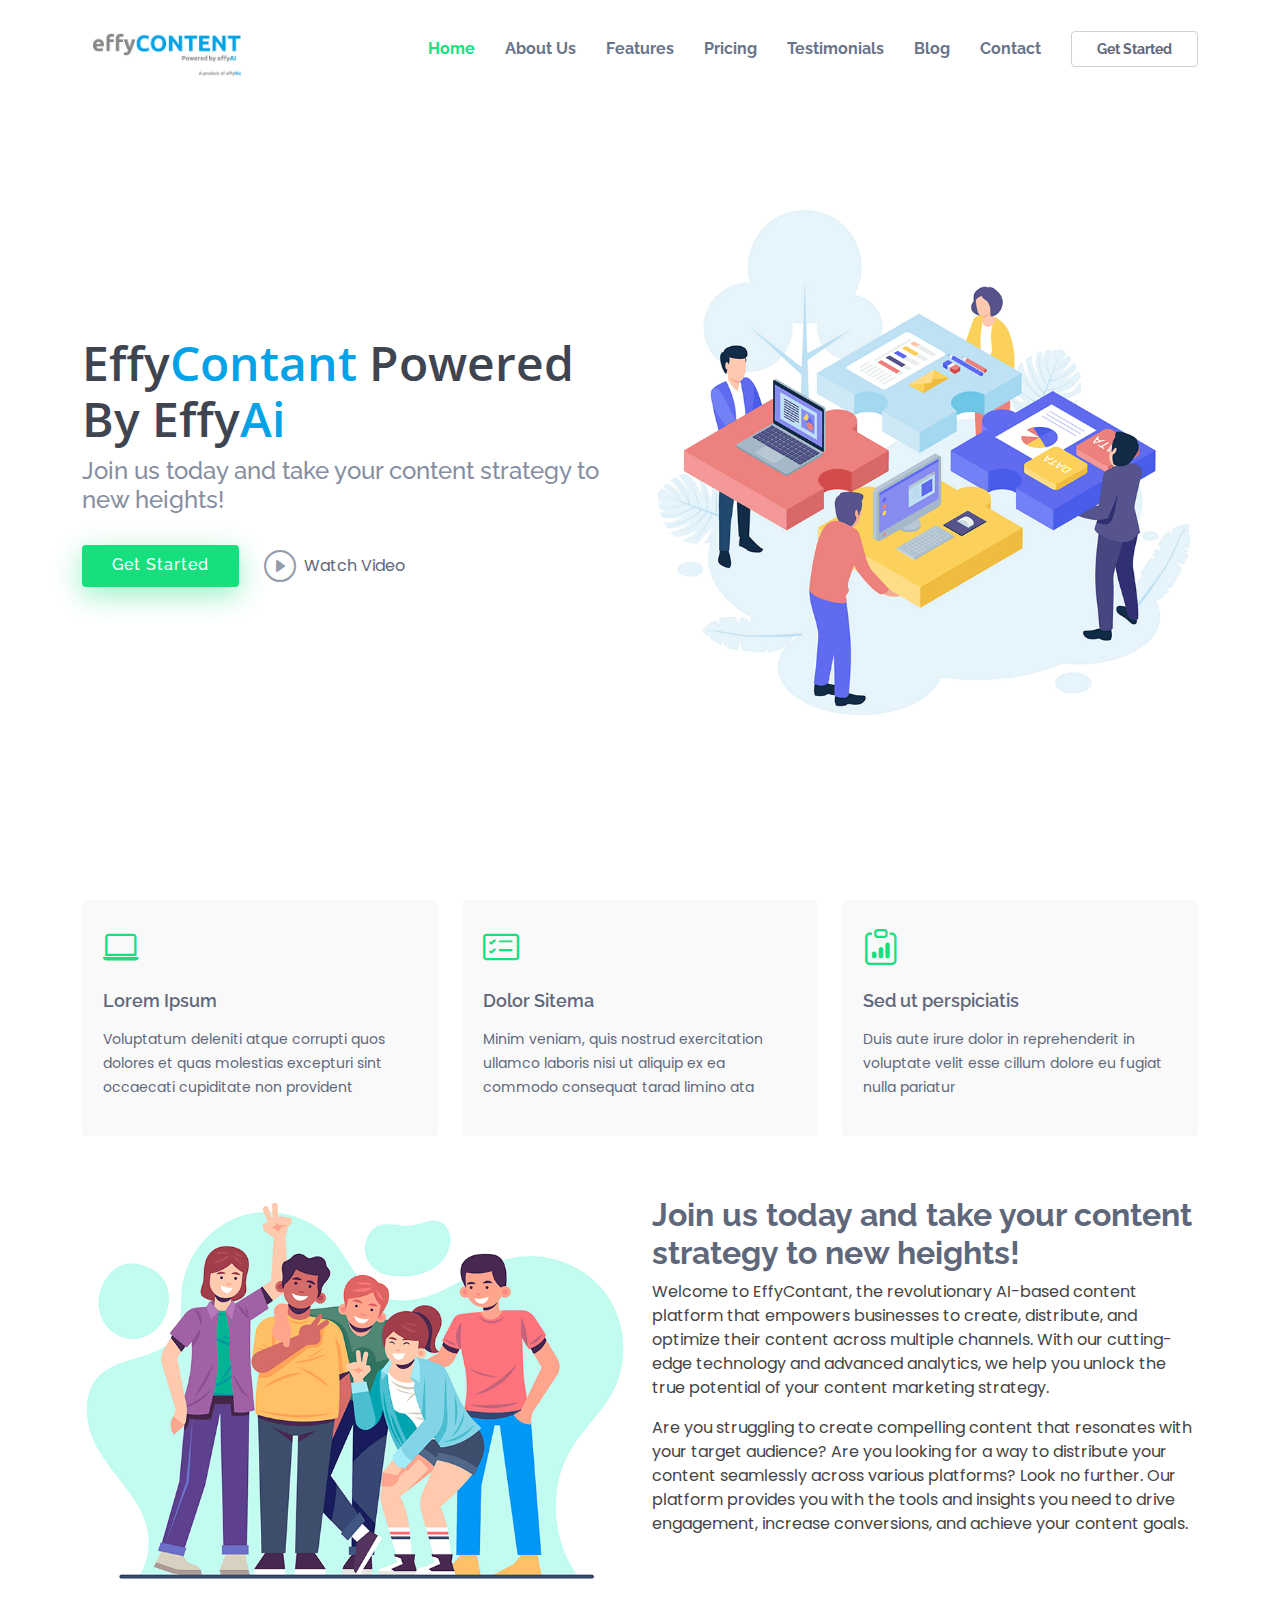
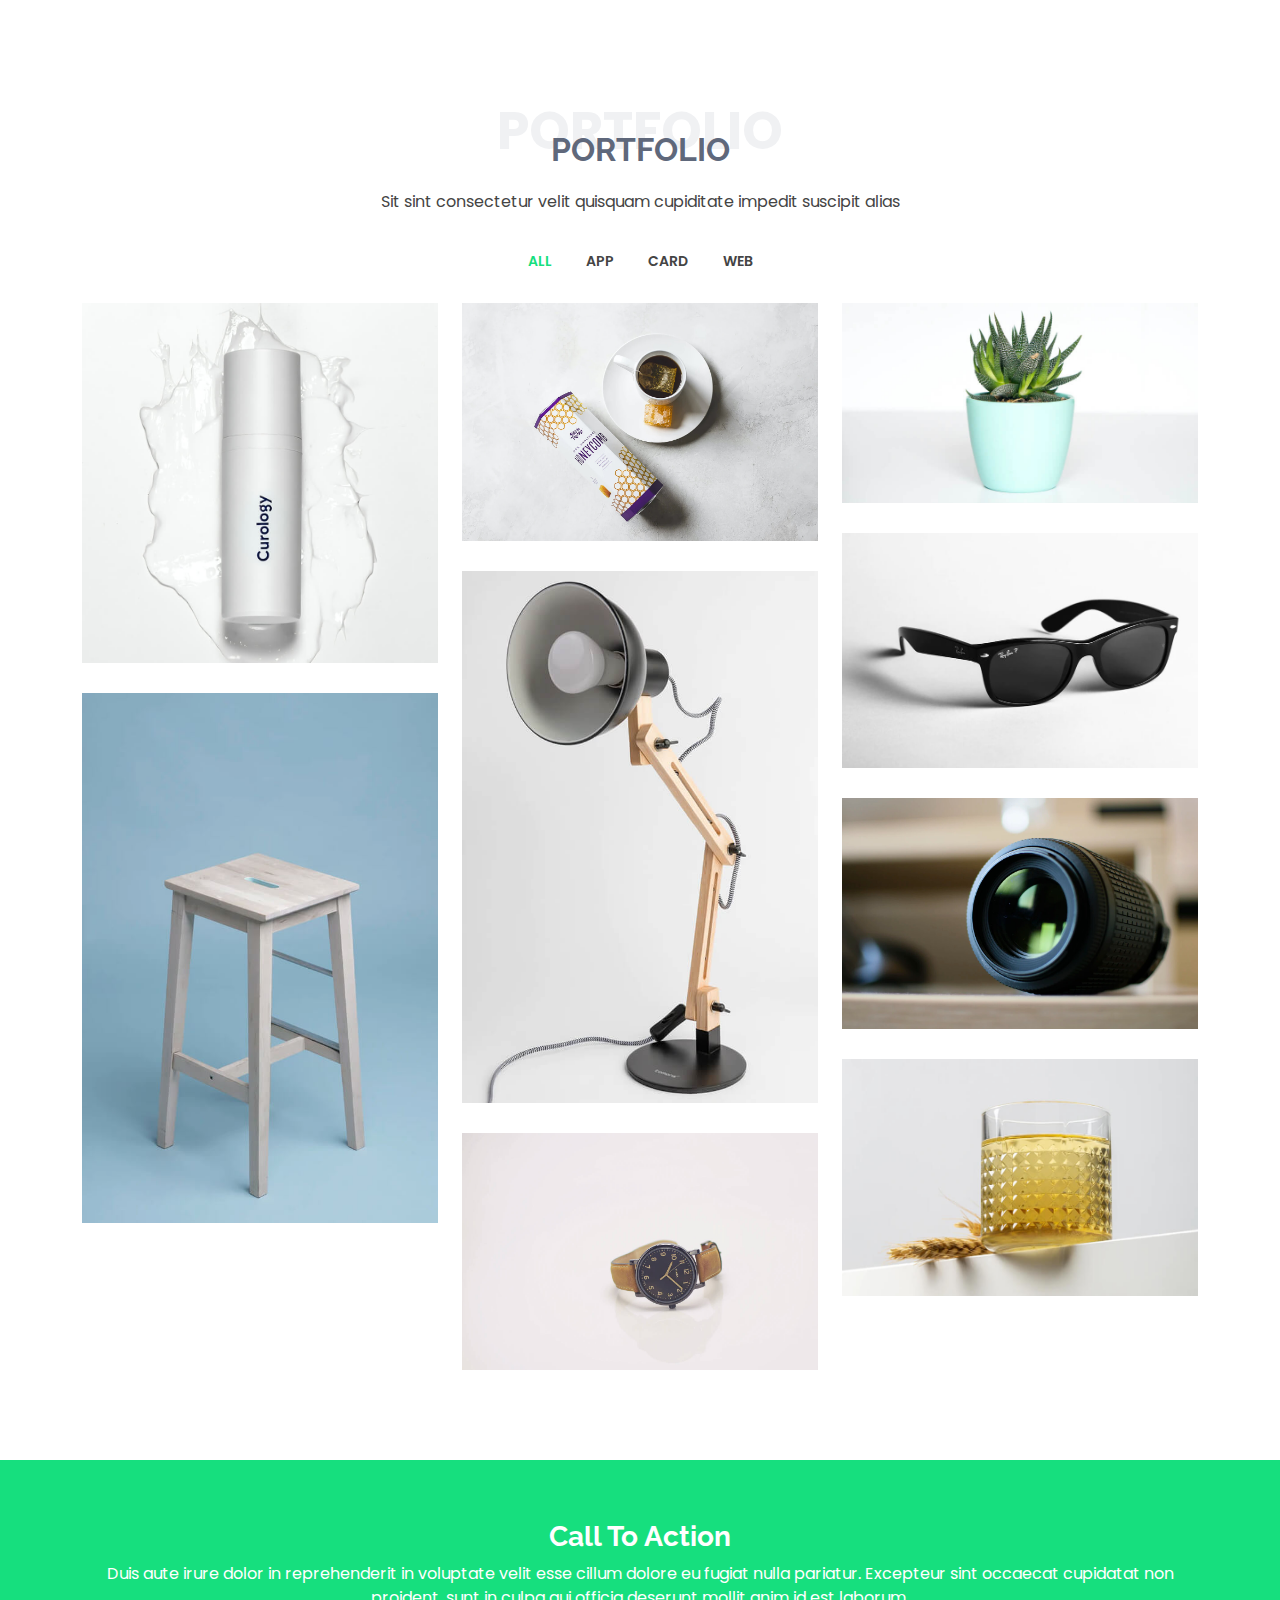
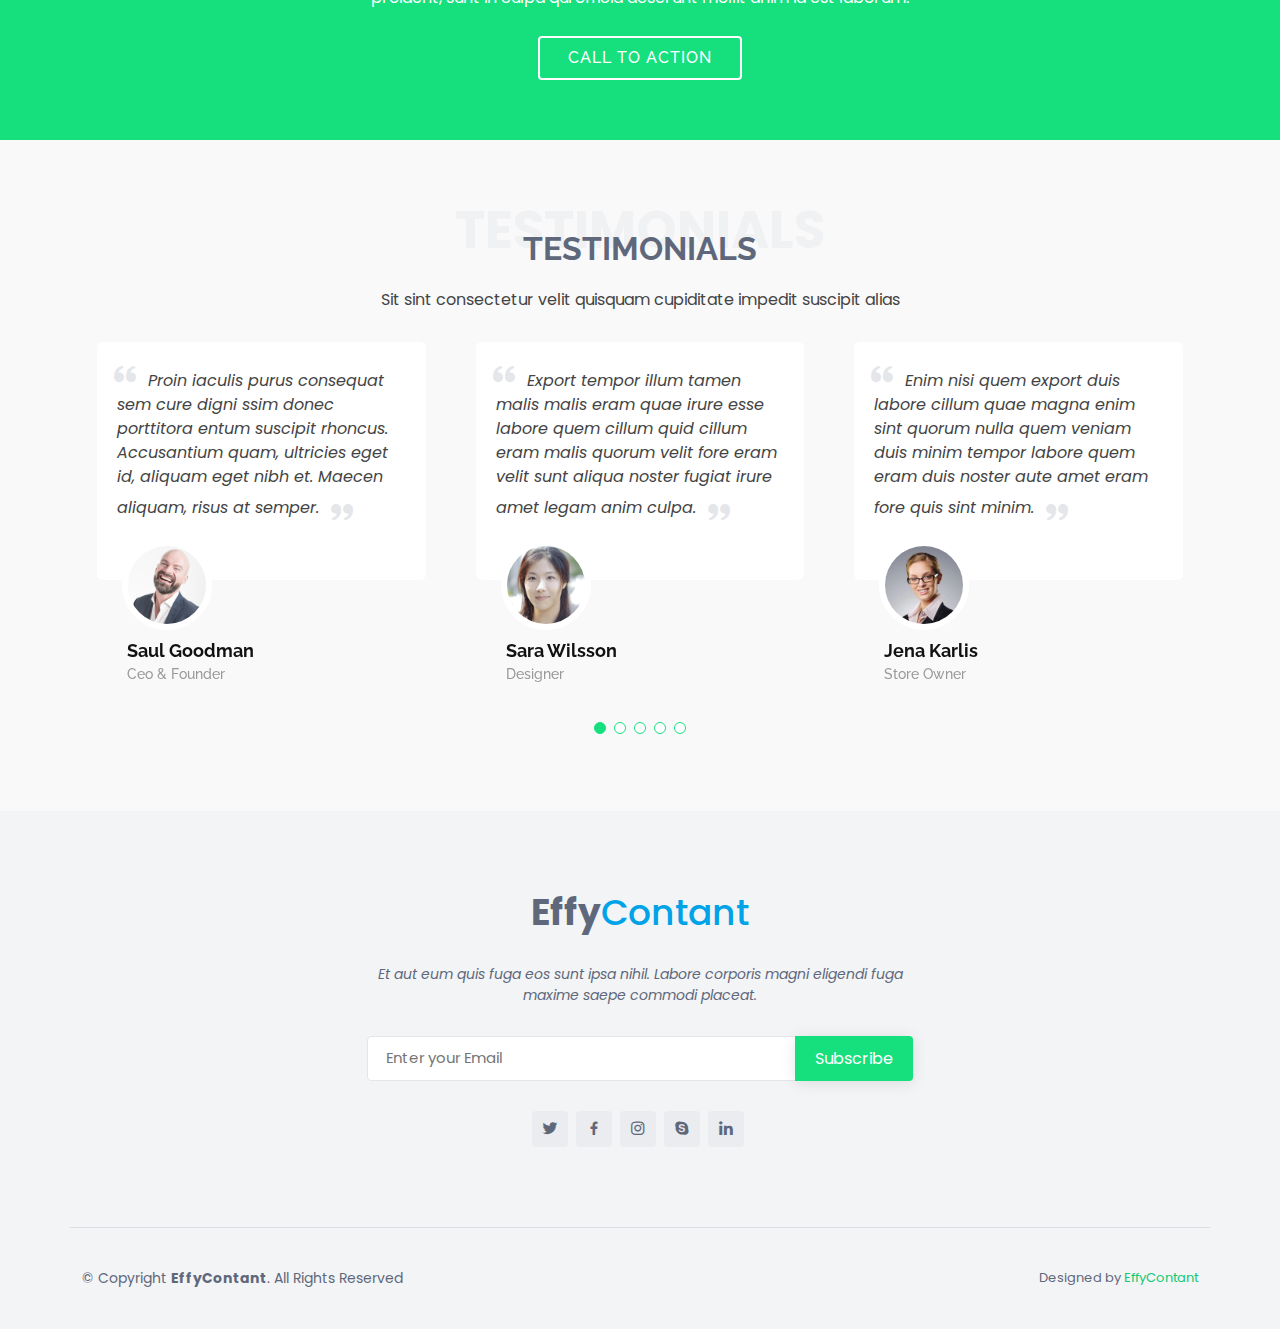
==== index.html @ 1bad3a03 "initial commit" ====
<!DOCTYPE html>
<html lang="en">

<head>
  <meta charset="utf-8">
  <meta content="width=device-width, initial-scale=1.0" name="viewport">

  <title>EffyContant</title>
  <meta content="" name="description">
  <meta content="" name="keywords">

  <!-- Favicons -->
  <!-- <link href="assets/img/favicon.png" rel="icon"> -->
  <link href="assets/img/apple-touch-icon.png" rel="apple-touch-icon">

  <!-- Google Fonts -->
  <link href="https://fonts.googleapis.com/css?family=Open+Sans:300,300i,400,400i,600,600i,700,700i|Raleway:300,300i,400,400i,500,500i,600,600i,700,700i|Poppins:300,300i,400,400i,500,500i,600,600i,700,700i" rel="stylesheet">

  <!-- Vendor CSS Files -->
  <link href="assets/vendor/bootstrap/css/bootstrap.min.css" rel="stylesheet">
  <link href="assets/vendor/bootstrap-icons/bootstrap-icons.css" rel="stylesheet">
  <link href="assets/vendor/boxicons/css/boxicons.min.css" rel="stylesheet">
  <link href="assets/vendor/glightbox/css/glightbox.min.css" rel="stylesheet">
  <link href="assets/vendor/swiper/swiper-bundle.min.css" rel="stylesheet">

  <!-- Template Main CSS File -->
  <link href="assets/css/style.css" rel="stylesheet">
  <link rel="stylesheet" href="./assets/css/custome.css">
</head>

<body>

  <!-- ======= Header ======= -->
  <header id="header" class="fixed-top">
    <div class="container d-flex align-items-center justify-content-between">

      <!-- <h1 class="logo"><a href="index.html">eNno</a></h1> -->
      <!-- Uncomment below if you prefer to use an image logo -->
      <a href="index.html" class="mylogo"><img src="assets/img/logo1.jpeg" alt="" class="img-fluid"></a>

      <nav id="navbar" class="navbar">
        <ul>
          <li><a class="nav-link scrollto active" href="#hero">Home</a></li>
          <li><a class="nav-link scrollto" href="">About Us</a></li>
          <li><a class="nav-link scrollto" href="">Features</a></li>
          <li><a class="nav-link scrollto " href="">Pricing</a></li>
          <li><a class="nav-link scrollto" href="">Testimonials</a></li>
          <li><a class="nav-link scrollto" href="">Blog</a></li>
          <li><a class="nav-link scrollto" href="">Contact</a></li>
          <li><a class="getstarted scrollto fw-bold" href="#about">Get Started</a></li>
        </ul>
        <i class="bi bi-list mobile-nav-toggle"></i>
      </nav><!-- .navbar -->

    </div>
  </header><!-- End Header -->

  <!-- ======= Hero Section ======= -->
  <section id="hero" class="d-flex align-items-center">

    <div class="container">
      <div class="row">
        <div class="col-lg-6 pt-5 pt-lg-0 order-2 order-lg-1 d-flex flex-column justify-content-center">
          <h1 class="openSans heroHeading">Effy<span class="lightBlue">Contant</span> Powered By Effy<span class="lightBlue">Ai</span></h1>
          <h2>Join us today and take your content strategy to new heights!</h2>
          <div class="d-flex">
            <a href="#about" class="btn-get-started scrollto">Get Started</a>
            <a href="https://www.youtube.com/watch?v=jDDaplaOz7Q" class="glightbox btn-watch-video"><i class="bi bi-play-circle"></i><span>Watch Video</span></a>
          </div>
        </div>
        <div class="col-lg-6 order-1 order-lg-2 hero-img">
          <img src="assets/img/hero-img.png" class="img-fluid animated" alt="">
        </div>
      </div>
    </div>

  </section><!-- End Hero -->

  <main id="main">

    <!-- ======= Featured Services Section ======= -->
    <section id="featured-services" class="featured-services">
      <div class="container">

        <div class="row">
          <div class="col-lg-4 col-md-6">
            <div class="icon-box">
              <div class="icon"><i class="bi bi-laptop"></i></div>
              <h4 class="title"><a href="">Lorem Ipsum</a></h4>
              <p class="description">Voluptatum deleniti atque corrupti quos dolores et quas molestias excepturi sint occaecati cupiditate non provident</p>
            </div>
          </div>
          <div class="col-lg-4 col-md-6 mt-4 mt-md-0">
            <div class="icon-box">
              <div class="icon"><i class="bi bi-card-checklist"></i></div>
              <h4 class="title"><a href="">Dolor Sitema</a></h4>
              <p class="description">Minim veniam, quis nostrud exercitation ullamco laboris nisi ut aliquip ex ea commodo consequat tarad limino ata</p>
            </div>
          </div>
          <div class="col-lg-4 col-md-6 mt-4 mt-lg-0">
            <div class="icon-box">
              <div class="icon"><i class="bi bi-clipboard-data"></i></div>
              <h4 class="title"><a href="">Sed ut perspiciatis</a></h4>
              <p class="description">Duis aute irure dolor in reprehenderit in voluptate velit esse cillum dolore eu fugiat nulla pariatur</p>
            </div>
          </div>
        </div>

      </div>
    </section><!-- End Featured Services Section -->

    <!-- ======= About Section ======= -->
    <section id="about" class="about">
      <div class="container">

        <div class="row">
          <div class="col-lg-6">
            <img src="assets/img/about.png" class="img-fluid" alt="">
          </div>
          <!-- <div class="col-lg-6 pt-4 pt-lg-0 content">
            <h3>Voluptatem dignissimos provident quasi corporis voluptates</h3>
            <p class="fst-italic">
              Lorem ipsum dolor sit amet, consectetur adipiscing elit, sed do eiusmod tempor incididunt ut labore et dolore
              magna aliqua.
            </p>
            <ul>
              <li><i class="bi bi-check-circle"></i> Ullamco laboris nisi ut aliquip ex ea commodo consequat</li>
              <li><i class="bi bi-check-circle"></i> Duis aute irure dolor in reprehenderit in voluptate velit</li>
              <li><i class="bi bi-check-circle"></i> Ullamco laboris nisi ut aliquip ex ea commodo consequat. Duis aute irure dolor in reprehenderit in voluptate trideta storacalaperda</li>
            </ul>
            <p>
              Ullamco laboris nisi ut aliquip ex ea commodo consequat. Duis aute irure dolor in reprehenderit in voluptate
              velit esse cillum dolore eu fugiat nulla pariatur.
            </p>
          </div> -->
          <div class="col-lg-6 pt-4 pt-lg-0 content">
            <h3>Join us today and take your content strategy to new heights!</h3>
            <p>
              Welcome to EffyContant, the revolutionary AI-based content platform that empowers businesses to create, distribute, and optimize their content across multiple channels. With our cutting-edge technology and advanced analytics, we help you unlock the true potential of your content marketing strategy.
            </p>
            <p>
              Are you struggling to create compelling content that resonates with your target audience? Are you looking for a way to distribute your content seamlessly across various platforms? Look no further. Our platform provides you with the tools and insights you need to drive engagement, increase conversions, and achieve your content goals.
            </p>
          </div>
        </div>

      </div>
    </section><!-- End About Section -->

   

   

    <!-- ======= Portfolio Section ======= -->
    <section id="portfolio" class="portfolio">
      <div class="container">

        <div class="section-title">
          <span>Portfolio</span>
          <h2>Portfolio</h2>
          <p>Sit sint consectetur velit quisquam cupiditate impedit suscipit alias</p>
        </div>

        <div class="row">
          <div class="col-lg-12 d-flex justify-content-center">
            <ul id="portfolio-flters">
              <li data-filter="*" class="filter-active">All</li>
              <li data-filter=".filter-app">App</li>
              <li data-filter=".filter-card">Card</li>
              <li data-filter=".filter-web">Web</li>
            </ul>
          </div>
        </div>

        <div class="row portfolio-container">

          <div class="col-lg-4 col-md-6 portfolio-item filter-app">
            <img src="assets/img/portfolio/portfolio-1.jpg" class="img-fluid" alt="">
            <div class="portfolio-info">
              <h4>App 1</h4>
              <p>App</p>
              <a href="assets/img/portfolio/portfolio-1.jpg" data-gallery="portfolioGallery" class="portfolio-lightbox preview-link" title="App 1"><i class="bx bx-plus"></i></a>
              <a href="portfolio-details.html" class="details-link" title="More Details"><i class="bx bx-link"></i></a>
            </div>
          </div>

          <div class="col-lg-4 col-md-6 portfolio-item filter-web">
            <img src="assets/img/portfolio/portfolio-2.jpg" class="img-fluid" alt="">
            <div class="portfolio-info">
              <h4>Web 3</h4>
              <p>Web</p>
              <a href="assets/img/portfolio/portfolio-2.jpg" data-gallery="portfolioGallery" class="portfolio-lightbox preview-link" title="Web 3"><i class="bx bx-plus"></i></a>
              <a href="portfolio-details.html" class="details-link" title="More Details"><i class="bx bx-link"></i></a>
            </div>
          </div>

          <div class="col-lg-4 col-md-6 portfolio-item filter-app">
            <img src="assets/img/portfolio/portfolio-3.jpg" class="img-fluid" alt="">
            <div class="portfolio-info">
              <h4>App 2</h4>
              <p>App</p>
              <a href="assets/img/portfolio/portfolio-3.jpg" data-gallery="portfolioGallery" class="portfolio-lightbox preview-link" title="App 2"><i class="bx bx-plus"></i></a>
              <a href="portfolio-details.html" class="details-link" title="More Details"><i class="bx bx-link"></i></a>
            </div>
          </div>

          <div class="col-lg-4 col-md-6 portfolio-item filter-card">
            <img src="assets/img/portfolio/portfolio-4.jpg" class="img-fluid" alt="">
            <div class="portfolio-info">
              <h4>Card 2</h4>
              <p>Card</p>
              <a href="assets/img/portfolio/portfolio-4.jpg" data-gallery="portfolioGallery" class="portfolio-lightbox preview-link" title="Card 2"><i class="bx bx-plus"></i></a>
              <a href="portfolio-details.html" class="details-link" title="More Details"><i class="bx bx-link"></i></a>
            </div>
          </div>

          <div class="col-lg-4 col-md-6 portfolio-item filter-web">
            <img src="assets/img/portfolio/portfolio-5.jpg" class="img-fluid" alt="">
            <div class="portfolio-info">
              <h4>Web 2</h4>
              <p>Web</p>
              <a href="assets/img/portfolio/portfolio-5.jpg" data-gallery="portfolioGallery" class="portfolio-lightbox preview-link" title="Web 2"><i class="bx bx-plus"></i></a>
              <a href="portfolio-details.html" class="details-link" title="More Details"><i class="bx bx-link"></i></a>
            </div>
          </div>

          <div class="col-lg-4 col-md-6 portfolio-item filter-app">
            <img src="assets/img/portfolio/portfolio-6.jpg" class="img-fluid" alt="">
            <div class="portfolio-info">
              <h4>App 3</h4>
              <p>App</p>
              <a href="assets/img/portfolio/portfolio-6.jpg" data-gallery="portfolioGallery" class="portfolio-lightbox preview-link" title="App 3"><i class="bx bx-plus"></i></a>
              <a href="portfolio-details.html" class="details-link" title="More Details"><i class="bx bx-link"></i></a>
            </div>
          </div>

          <div class="col-lg-4 col-md-6 portfolio-item filter-card">
            <img src="assets/img/portfolio/portfolio-7.jpg" class="img-fluid" alt="">
            <div class="portfolio-info">
              <h4>Card 1</h4>
              <p>Card</p>
              <a href="assets/img/portfolio/portfolio-7.jpg" data-gallery="portfolioGallery" class="portfolio-lightbox preview-link" title="Card 1"><i class="bx bx-plus"></i></a>
              <a href="portfolio-details.html" class="details-link" title="More Details"><i class="bx bx-link"></i></a>
            </div>
          </div>

          <div class="col-lg-4 col-md-6 portfolio-item filter-card">
            <img src="assets/img/portfolio/portfolio-8.jpg" class="img-fluid" alt="">
            <div class="portfolio-info">
              <h4>Card 3</h4>
              <p>Card</p>
              <a href="assets/img/portfolio/portfolio-8.jpg" data-gallery="portfolioGallery" class="portfolio-lightbox preview-link" title="Card 3"><i class="bx bx-plus"></i></a>
              <a href="portfolio-details.html" class="details-link" title="More Details"><i class="bx bx-link"></i></a>
            </div>
          </div>

          <div class="col-lg-4 col-md-6 portfolio-item filter-web">
            <img src="assets/img/portfolio/portfolio-9.jpg" class="img-fluid" alt="">
            <div class="portfolio-info">
              <h4>Web 3</h4>
              <p>Web</p>
              <a href="assets/img/portfolio/portfolio-9.jpg" data-gallery="portfolioGallery" class="portfolio-lightbox preview-link" title="Web 3"><i class="bx bx-plus"></i></a>
              <a href="portfolio-details.html" class="details-link" title="More Details"><i class="bx bx-link"></i></a>
            </div>
          </div>

        </div>

      </div>
    </section><!-- End Portfolio Section -->

        <!-- ======= Cta Section ======= -->
        <section id="cta" class="cta">
          <div class="container">
    
            <div class="text-center">
              <h3>Call To Action</h3>
              <p> Duis aute irure dolor in reprehenderit in voluptate velit esse cillum dolore eu fugiat nulla pariatur. Excepteur sint occaecat cupidatat non proident, sunt in culpa qui officia deserunt mollit anim id est laborum.</p>
              <a class="cta-btn" href="#">Call To Action</a>
            </div>
    
          </div>
        </section><!-- End Cta Section -->

    <!-- ======= Testimonials Section ======= -->
    <section id="testimonials" class="testimonials section-bg">
      <div class="container">

        <div class="section-title">
          <span>Testimonials</span>
          <h2>Testimonials</h2>
          <p>Sit sint consectetur velit quisquam cupiditate impedit suscipit alias</p>
        </div>

        <div class="testimonials-slider swiper" data-aos="fade-up" data-aos-delay="100">
          <div class="swiper-wrapper">

            <div class="swiper-slide">
              <div class="testimonial-item">
                <p>
                  <i class="bx bxs-quote-alt-left quote-icon-left"></i>
                  Proin iaculis purus consequat sem cure digni ssim donec porttitora entum suscipit rhoncus. Accusantium quam, ultricies eget id, aliquam eget nibh et. Maecen aliquam, risus at semper.
                  <i class="bx bxs-quote-alt-right quote-icon-right"></i>
                </p>
                <img src="assets/img/testimonials/testimonials-1.jpg" class="testimonial-img" alt="">
                <h3>Saul Goodman</h3>
                <h4>Ceo &amp; Founder</h4>
              </div>
            </div><!-- End testimonial item -->

            <div class="swiper-slide">
              <div class="testimonial-item">
                <p>
                  <i class="bx bxs-quote-alt-left quote-icon-left"></i>
                  Export tempor illum tamen malis malis eram quae irure esse labore quem cillum quid cillum eram malis quorum velit fore eram velit sunt aliqua noster fugiat irure amet legam anim culpa.
                  <i class="bx bxs-quote-alt-right quote-icon-right"></i>
                </p>
                <img src="assets/img/testimonials/testimonials-2.jpg" class="testimonial-img" alt="">
                <h3>Sara Wilsson</h3>
                <h4>Designer</h4>
              </div>
            </div><!-- End testimonial item -->

            <div class="swiper-slide">
              <div class="testimonial-item">
                <p>
                  <i class="bx bxs-quote-alt-left quote-icon-left"></i>
                  Enim nisi quem export duis labore cillum quae magna enim sint quorum nulla quem veniam duis minim tempor labore quem eram duis noster aute amet eram fore quis sint minim.
                  <i class="bx bxs-quote-alt-right quote-icon-right"></i>
                </p>
                <img src="assets/img/testimonials/testimonials-3.jpg" class="testimonial-img" alt="">
                <h3>Jena Karlis</h3>
                <h4>Store Owner</h4>
              </div>
            </div><!-- End testimonial item -->

            <div class="swiper-slide">
              <div class="testimonial-item">
                <p>
                  <i class="bx bxs-quote-alt-left quote-icon-left"></i>
                  Fugiat enim eram quae cillum dolore dolor amet nulla culpa multos export minim fugiat minim velit minim dolor enim duis veniam ipsum anim magna sunt elit fore quem dolore labore illum veniam.
                  <i class="bx bxs-quote-alt-right quote-icon-right"></i>
                </p>
                <img src="assets/img/testimonials/testimonials-4.jpg" class="testimonial-img" alt="">
                <h3>Matt Brandon</h3>
                <h4>Freelancer</h4>
              </div>
            </div><!-- End testimonial item -->

            <div class="swiper-slide">
              <div class="testimonial-item">
                <p>
                  <i class="bx bxs-quote-alt-left quote-icon-left"></i>
                  Quis quorum aliqua sint quem legam fore sunt eram irure aliqua veniam tempor noster veniam enim culpa labore duis sunt culpa nulla illum cillum fugiat legam esse veniam culpa fore nisi cillum quid.
                  <i class="bx bxs-quote-alt-right quote-icon-right"></i>
                </p>
                <img src="assets/img/testimonials/testimonials-5.jpg" class="testimonial-img" alt="">
                <h3>John Larson</h3>
                <h4>Entrepreneur</h4>
              </div>
            </div><!-- End testimonial item -->

          </div>
          <div class="swiper-pagination"></div>
        </div>

      </div>
    </section><!-- End Testimonials Section -->

  </main><!-- End #main -->

  <!-- ======= Footer ======= -->
  <footer id="footer">

    <div class="footer-top">

      <div class="container">

        <div class="row  justify-content-center">
          <div class="col-lg-6">
            <h3>Effy<span class="lightBlue fw-medium">Contant</span></h3>
            <p>Et aut eum quis fuga eos sunt ipsa nihil. Labore corporis magni eligendi fuga maxime saepe commodi placeat.</p>
          </div>
        </div>

        <div class="row footer-newsletter justify-content-center">
          <div class="col-lg-6">
            <form action="" method="post">
              <input type="email" name="email" placeholder="Enter your Email"><input type="submit" value="Subscribe">
            </form>
          </div>
        </div>

        <div class="social-links">
          <a href="#" class="twitter"><i class="bx bxl-twitter"></i></a>
          <a href="#" class="facebook"><i class="bx bxl-facebook"></i></a>
          <a href="#" class="instagram"><i class="bx bxl-instagram"></i></a>
          <a href="#" class="google-plus"><i class="bx bxl-skype"></i></a>
          <a href="#" class="linkedin"><i class="bx bxl-linkedin"></i></a>
        </div>

      </div>
    </div>

    <div class="container footer-bottom clearfix">
      <div class="copyright">
        &copy; Copyright <strong><span>EffyContant</span></strong>. All Rights Reserved
      </div>
      <div class="credits">
        <!-- All the links in the footer should remain intact. -->
        <!-- You can delete the links only if you purchased the pro version. -->
        <!-- Licensing information: https://bootstrapmade.com/license/ -->
        <!-- Purchase the pro version with working PHP/AJAX contact form: https://bootstrapmade.com/enno-free-simple-bootstrap-template/ -->
        Designed by <a href="#">EffyContant</a>
      </div>
    </div>
  </footer><!-- End Footer -->

  <a href="#" class="back-to-top d-flex align-items-center justify-content-center"><i class="bi bi-arrow-up-short"></i></a>

  <!-- Vendor JS Files -->
  <script src="assets/vendor/purecounter/purecounter_vanilla.js"></script>
  <script src="assets/vendor/bootstrap/js/bootstrap.bundle.min.js"></script>
  <script src="assets/vendor/glightbox/js/glightbox.min.js"></script>
  <script src="assets/vendor/isotope-layout/isotope.pkgd.min.js"></script>
  <script src="assets/vendor/swiper/swiper-bundle.min.js"></script>
  <script src="assets/vendor/php-email-form/validate.js"></script>

  <!-- Template Main JS File -->
  <script src="assets/js/main.js"></script>

</body>

</html>
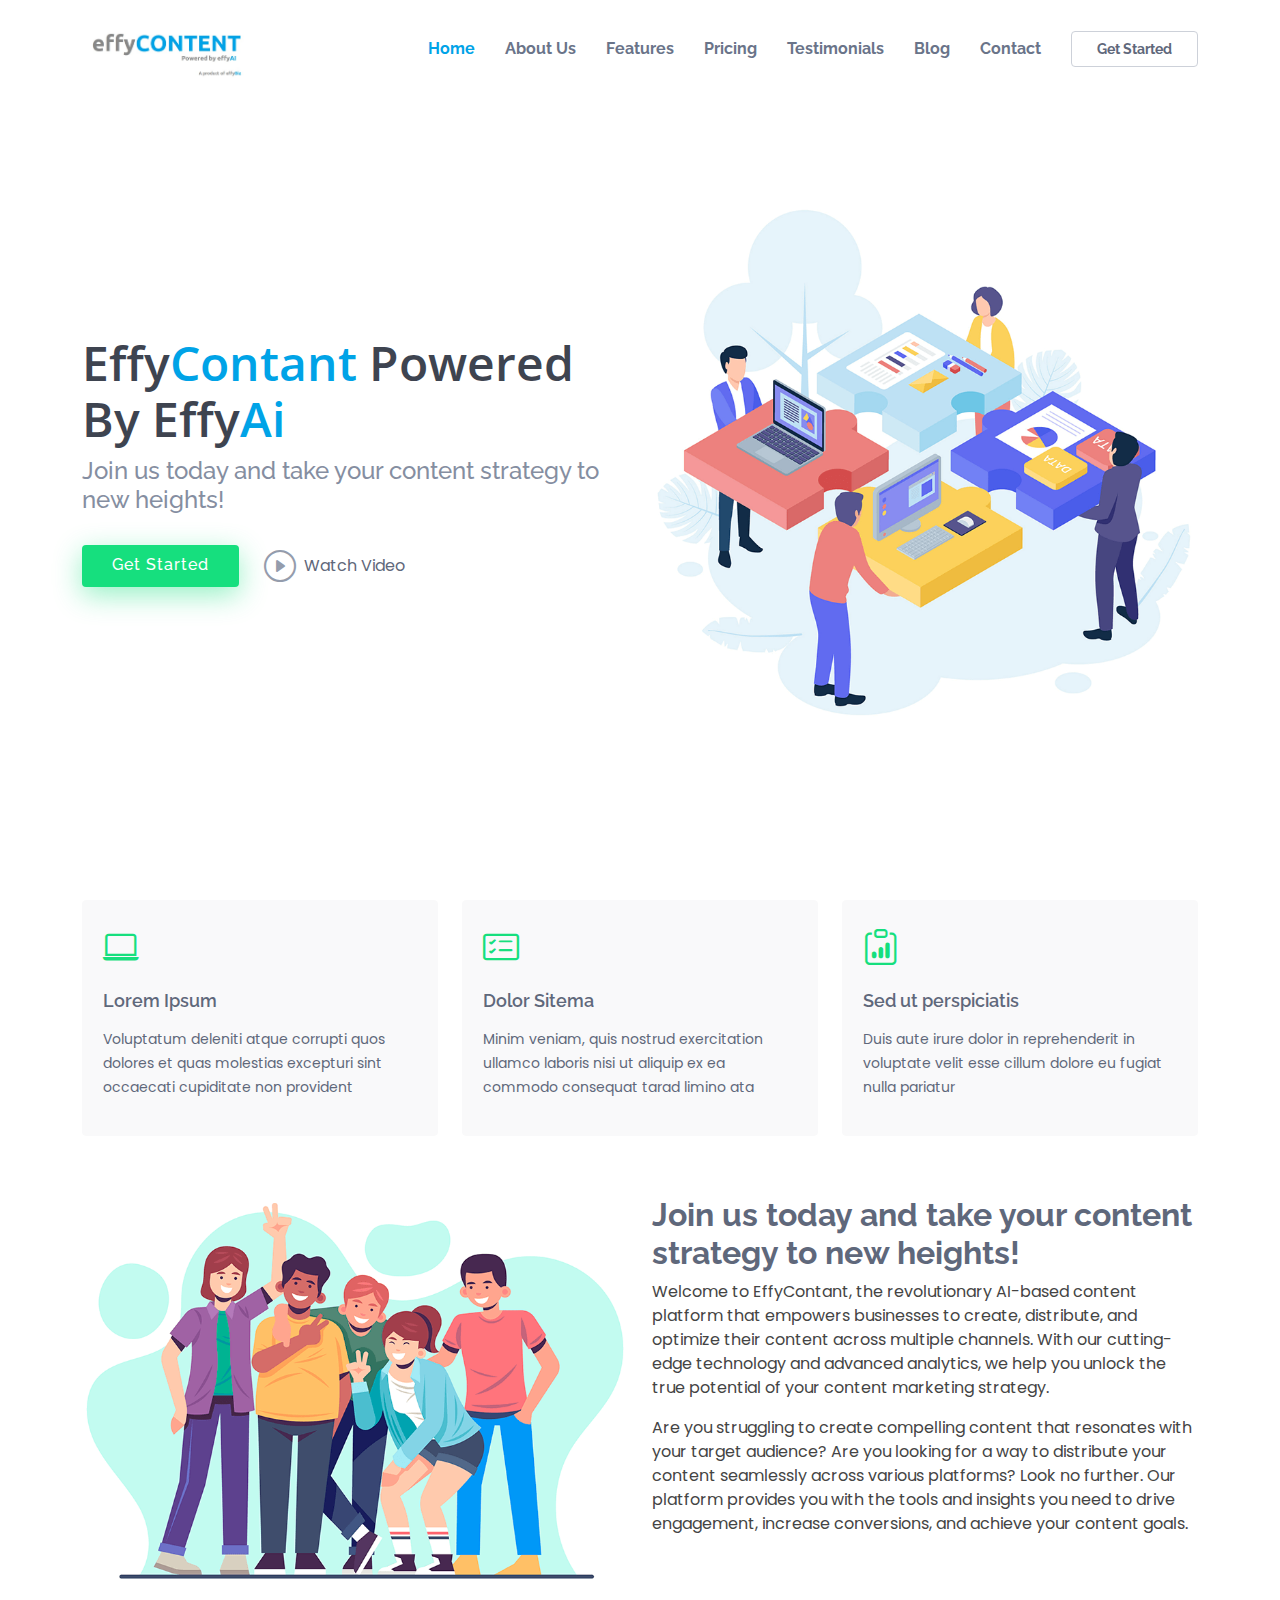
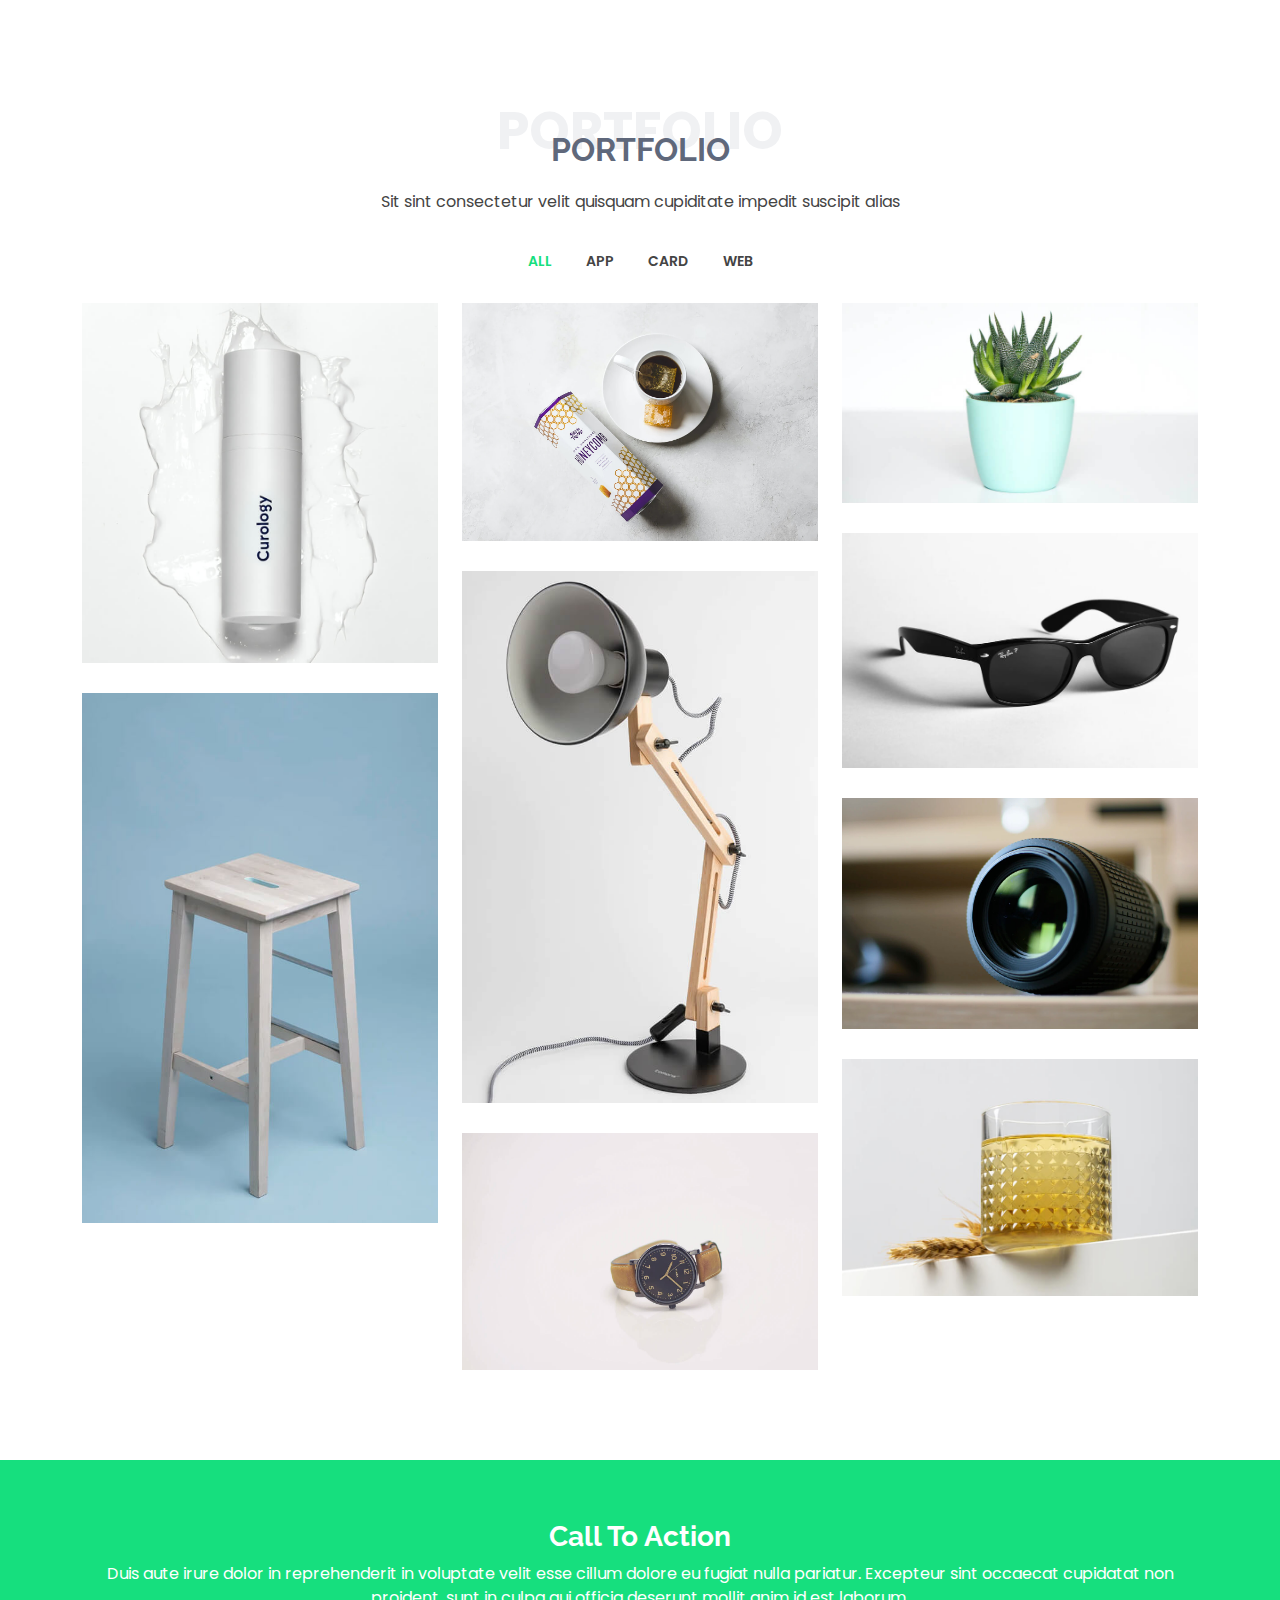
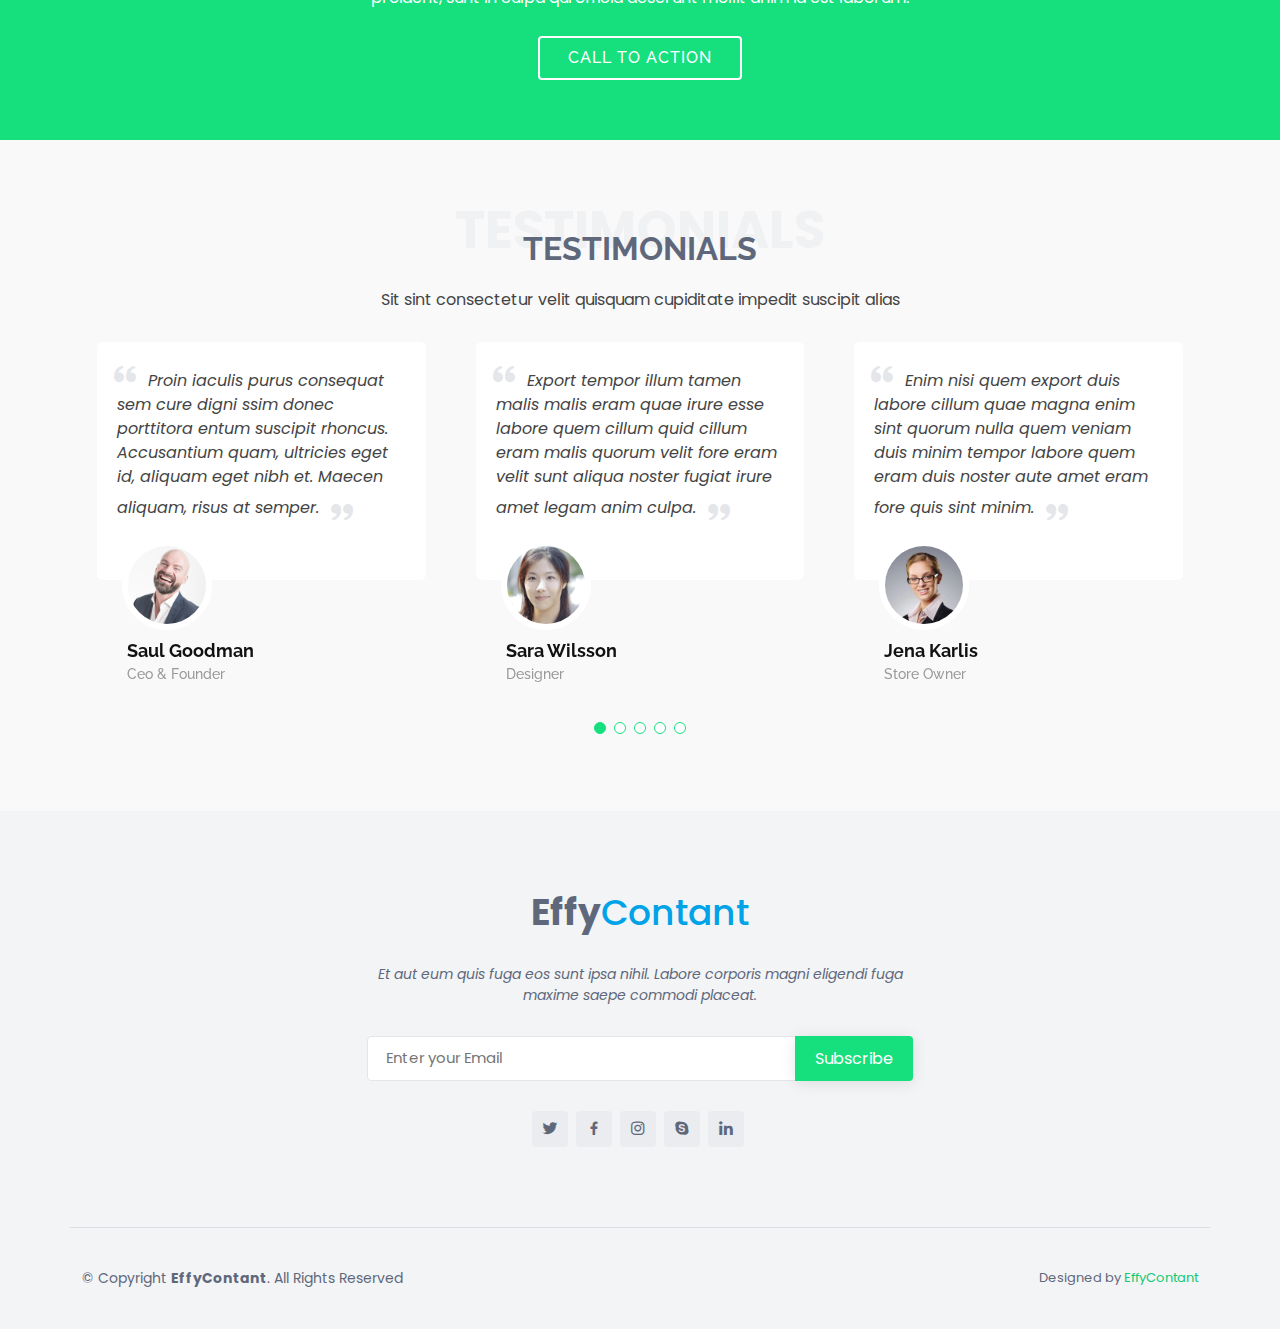
==== commit 8f1e29e9: "about us page added" ====
--- a/index.html
+++ b/index.html
@@ -41,7 +41,7 @@
       <nav id="navbar" class="navbar">
         <ul>
           <li><a class="nav-link scrollto active" href="#hero">Home</a></li>
-          <li><a class="nav-link scrollto" href="">About Us</a></li>
+          <li><a class="nav-link scrollto" href="about.html">About Us</a></li>
           <li><a class="nav-link scrollto" href="">Features</a></li>
           <li><a class="nav-link scrollto " href="">Pricing</a></li>
           <li><a class="nav-link scrollto" href="">Testimonials</a></li>
--- a/assets/css/style.css
+++ b/assets/css/style.css
@@ -143,7 +143,8 @@
 .navbar .active,
 .navbar .active:focus,
 .navbar li:hover>a {
-  color: #16df7e;
+  /* color: #16df7e; */
+  color: #00a3e7;
 }
 
 .navbar .getstarted,
@@ -199,7 +200,7 @@
 .navbar .dropdown ul a:hover,
 .navbar .dropdown ul .active:hover,
 .navbar .dropdown ul li:hover>a {
-  color: #16df7e;
+  color: #00a3e7;
 }
 
 .navbar .dropdown:hover>ul {
@@ -299,7 +300,8 @@
 .navbar-mobile a:hover,
 .navbar-mobile .active,
 .navbar-mobile li:hover>a {
-  color: #16df7e;
+  /* color: #16df7e; */
+  color:#00a3e7;
 }
 
 .navbar-mobile .getstarted,
@@ -335,7 +337,8 @@
 .navbar-mobile .dropdown ul a:hover,
 .navbar-mobile .dropdown ul .active:hover,
 .navbar-mobile .dropdown ul li:hover>a {
-  color: #16df7e;
+  /* color: #16df7e; */
+  color: #00a3e7;
 }
 
 .navbar-mobile .dropdown>.dropdown-active {
--- a/assets/css/custome.css
+++ b/assets/css/custome.css
@@ -11,4 +11,4 @@
 }
 .heroHeading{
     font-weight: 600 !important;
-}+}
